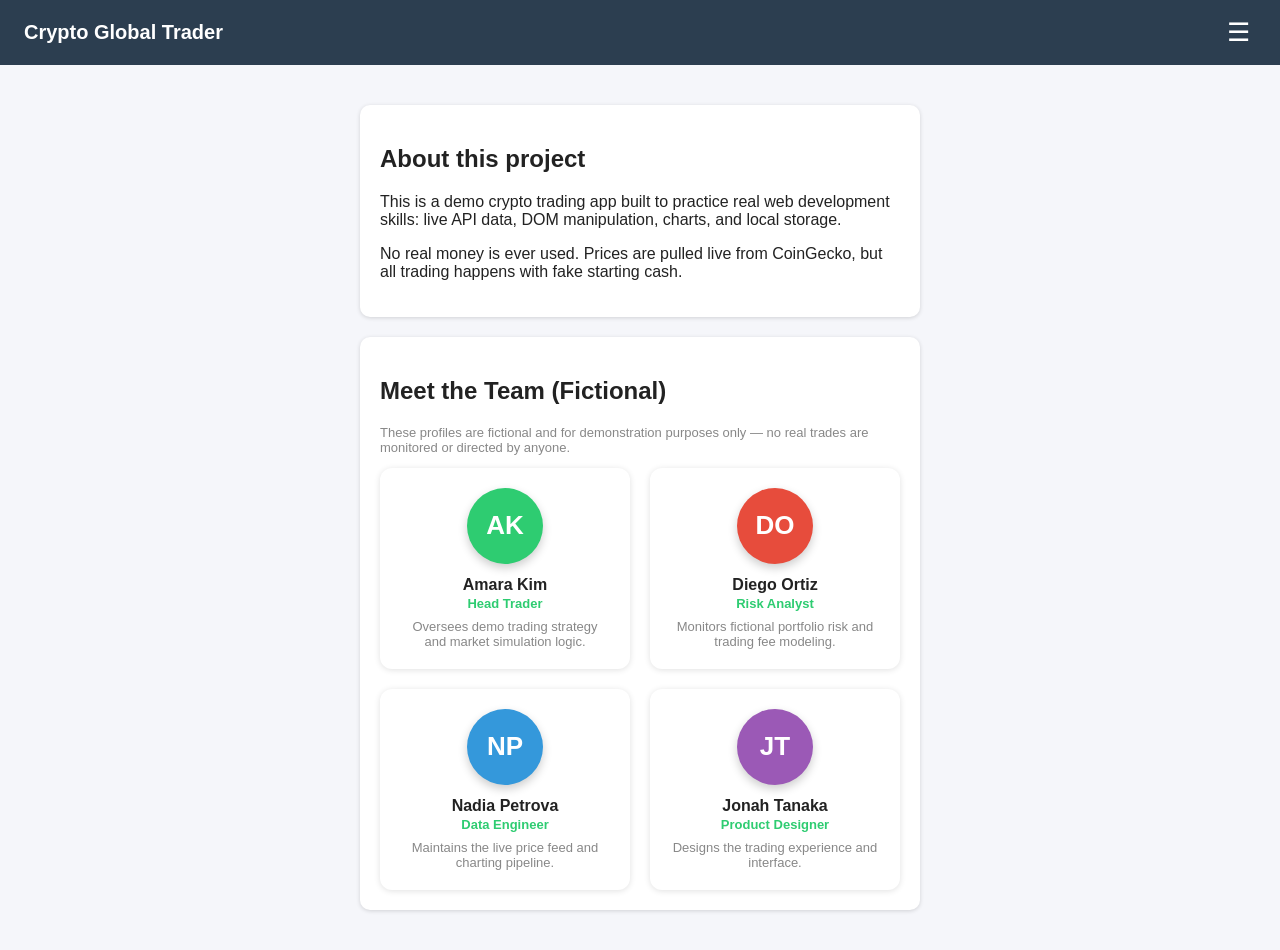
==== about.html @ e44bb5f4 "First version of my crypto trading site" ====
<!DOCTYPE html>
<html lang="en">
<head>
  <meta charset="UTF-8">
  <title>About - Crypto Global Trader</title>
  <link rel="stylesheet" href="style.css">
</head>
<body>

  <nav>
    <div class="logo">Crypto Global Trader</div>
    <button class="hamburger" id="hamburgerBtn">☰</button>
    <div class="nav-menu" id="navMenu">
      <a href="index.html" data-i18n="nav_home">Home</a>
      <a href="trading.html" data-i18n="nav_trading">Trading</a>
      <a href="leaderboard.html" data-i18n="nav_leaderboard">Leaderboard</a>
      <a href="about.html" data-i18n="nav_about">About</a>
      <div style="padding: 14px 20px; border-top: 1px solid rgba(255,255,255,0.1);">
        <select id="langSelect" style="width: 100%; padding: 6px; border-radius: 6px;"></select>
      </div>
    </div>
  </nav>

  <div class="page-content">
    <div class="card">
      <h2 data-i18n="about_title">About this project</h2>
      <p data-i18n="about_p1">This is a demo crypto trading app built to practice real web development skills: live API data, DOM manipulation, charts, and local storage.</p>
      <p data-i18n="about_p2">No real money is ever used. Prices are pulled live from CoinGecko, but all trading happens with fake starting cash.</p>
    </div>

    <div class="card">
      <h2 data-i18n="team_title">Meet the Team (Fictional)</h2>
      <p style="font-size: 13px; color: var(--muted);" data-i18n="team_note">These profiles are fictional and for demonstration purposes only — no real trades are monitored or directed by anyone.</p>
      <div class="team-grid">
        <div class="team-card">
          <div class="team-avatar" style="background:#2ecc71;">AK</div>
          <h4>Amara Kim</h4>
          <div class="role" data-i18n="team1_role">Head Trader</div>
          <p class="bio" data-i18n="team1_bio">Oversees demo trading strategy and market simulation logic.</p>
        </div>
        <div class="team-card">
          <div class="team-avatar" style="background:#e74c3c;">DO</div>
          <h4>Diego Ortiz</h4>
          <div class="role" data-i18n="team2_role">Risk Analyst</div>
          <p class="bio" data-i18n="team2_bio">Monitors fictional portfolio risk and trading fee modeling.</p>
        </div>
        <div class="team-card">
          <div class="team-avatar" style="background:#3498db;">NP</div>
          <h4>Nadia Petrova</h4>
          <div class="role" data-i18n="team3_role">Data Engineer</div>
          <p class="bio" data-i18n="team3_bio">Maintains the live price feed and charting pipeline.</p>
        </div>
        <div class="team-card">
          <div class="team-avatar" style="background:#9b59b6;">JT</div>
          <h4>Jonah Tanaka</h4>
          <div class="role" data-i18n="team4_role">Product Designer</div>
          <p class="bio" data-i18n="team4_bio">Designs the trading experience and interface.</p>
        </div>
      </div>
    </div>
  </div>

  <script src="nav.js"></script>
  <script src="i18n.js"></script>
</body>
</html>
---- style.css ----
:root {
  --bg: #f5f6fa;
  --card-bg: #ffffff;
  --text: #222222;
  --muted: #888888;
  --summary-bg: #2c3e50;
  --accent: #2ecc71;
}
body.dark {
  --bg: #121212;
  --card-bg: #1e1e1e;
  --text: #eeeeee;
  --muted: #aaaaaa;
  --summary-bg: #000000;
}
* { box-sizing: border-box; }
body {
  font-family: 'Segoe UI', sans-serif;
  margin: 0;
  padding: 0;
  background: var(--bg);
  color: var(--text);
  transition: background 0.2s, color 0.2s;
}

nav {
  display: flex;
  align-items: center;
  justify-content: space-between;
  padding: 16px 24px;
  background: var(--summary-bg);
  color: white;
  position: relative;
}
.logo { font-size: 20px; font-weight: 700; }
.hamburger {
  background: none;
  border: none;
  color: white;
  font-size: 26px;
  cursor: pointer;
}
.nav-menu {
  position: absolute;
  top: 100%;
  right: 0;
  background: var(--summary-bg);
  display: flex;
  flex-direction: column;
  min-width: 180px;
  box-shadow: 0 4px 10px rgba(0,0,0,0.3);
  overflow: hidden;
  max-height: 0;
  transition: max-height 0.25s ease;
}
.nav-menu.open { max-height: 300px; }
.nav-menu a {
  color: white;
  text-decoration: none;
  padding: 14px 20px;
  border-top: 1px solid rgba(255,255,255,0.1);
}
.nav-menu a:hover { background: rgba(255,255,255,0.08); }

.hero {
  min-height: 70vh;
  display: flex;
  flex-direction: column;
  align-items: center;
  justify-content: center;
  text-align: center;
  padding: 40px 20px;
  background: linear-gradient(135deg, #1f2937, #2ecc71 150%);
  color: white;
}
.hero h1 { font-size: 42px; margin-bottom: 10px; }
.hero p { font-size: 18px; max-width: 500px; margin-bottom: 30px; opacity: 0.9; }
.hero-btn {
  background: white;
  color: #1f2937;
  padding: 14px 30px;
  border-radius: 30px;
  text-decoration: none;
  font-weight: 700;
  font-size: 16px;
}

.ticker-wrap {
  width: 100%;
  overflow: hidden;
  background: #0f1420;
  border-bottom: 1px solid rgba(255,255,255,0.08);
  padding: 10px 0;
}
.ticker {
  display: flex;
  width: max-content;
  animation: scroll-ticker 25s linear infinite;
}
.ticker-item {
  display: flex;
  align-items: center;
  gap: 8px;
  color: #eee;
  font-size: 15px;
  font-weight: 600;
  padding: 0 40px;
  white-space: nowrap;
}
.ticker-item .sym { color: #aaa; font-weight: 500; }
.ticker-item.up { color: #2ecc71; }
.ticker-item.down { color: #e74c3c; }
@keyframes scroll-ticker {
  from { transform: translateX(0); }
  to { transform: translateX(-50%); }
}

.features {
  max-width: 900px;
  margin: 60px auto;
  padding: 0 20px;
  display: grid;
  grid-template-columns: repeat(auto-fit, minmax(200px, 1fr));
  gap: 20px;
}
.feature-card {
  background: var(--card-bg);
  border-radius: 12px;
  padding: 24px;
  box-shadow: 0 1px 6px rgba(0,0,0,0.12);
  text-align: center;
}
.feature-card .icon { font-size: 32px; margin-bottom: 12px; }
.feature-card h3 { margin: 0 0 8px 0; font-size: 17px; }
.feature-card p { margin: 0; font-size: 14px; color: var(--muted); }
.feature-card {
  transition: transform 0.2s ease, box-shadow 0.2s ease;
}
.feature-card:hover {
  transform: translateY(-4px);
  box-shadow: 0 6px 16px rgba(0,0,0,0.15);
}

.stats-bar {
  display: grid;
  grid-template-columns: repeat(auto-fit, minmax(140px, 1fr));
  max-width: 900px;
  margin: 0 auto;
  padding: 30px 20px;
  text-align: center;
}
.stat-item .stat-number {
  font-size: 30px;
  font-weight: 800;
  color: var(--accent);
}
.stat-item .stat-label {
  font-size: 13px;
  color: var(--muted);
  margin-top: 4px;
}

.how-it-works {
  max-width: 900px;
  margin: 60px auto;
  padding: 0 20px;
}
.how-it-works h2 { text-align: center; margin-bottom: 30px; }
.steps-row {
  display: grid;
  grid-template-columns: repeat(auto-fit, minmax(220px, 1fr));
  gap: 24px;
}
.step-item {
  text-align: center;
  padding: 10px;
}
.step-number {
  width: 40px;
  height: 40px;
  border-radius: 50%;
  background: var(--accent);
  color: white;
  display: flex;
  align-items: center;
  justify-content: center;
  font-weight: 700;
  margin: 0 auto 12px auto;
}
.step-item h4 { margin: 0 0 6px 0; font-size: 16px; }
.step-item p { margin: 0; font-size: 14px; color: var(--muted); }

.illustration-wrap {
  max-width: 700px;
  margin: 20px auto 50px auto;
  padding: 0 20px;
  display: flex;
  justify-content: center;
}
.coin-orbit {
  position: relative;
  width: 260px;
  height: 260px;
}
.orbit-center {
  position: absolute;
  top: 50%; left: 50%;
  transform: translate(-50%, -50%);
  width: 90px; height: 90px;
  border-radius: 50%;
  background: radial-gradient(circle at 30% 30%, #2ecc71, #1e824c);
  display: flex; align-items: center; justify-content: center;
  font-size: 34px;
  box-shadow: 0 0 30px rgba(46,204,113,0.5);
}
.orbit-coin {
  position: absolute;
  top: 50%; left: 50%;
  width: 46px; height: 46px;
  margin: -23px 0 0 -23px;
  border-radius: 50%;
  display: flex; align-items: center; justify-content: center;
  font-size: 20px;
  font-weight: 700;
  color: white;
  animation: orbit-spin linear infinite;
}
.orbit-coin.c1 { background: #f7931a; animation-duration: 8s; }
.orbit-coin.c2 { background: #627eea; animation-duration: 11s; }
.orbit-coin.c3 { background: #00997a; animation-duration: 14s; }
.orbit-coin.c4 { background: #c2a633; animation-duration: 17s; }
@keyframes orbit-spin {
  from { transform: rotate(0deg) translateX(120px) rotate(0deg); }
  to { transform: rotate(360deg) translateX(120px) rotate(-360deg); }
}

.page-content {
  max-width: 600px;
  margin: 40px auto;
  padding: 0 20px;
}
.card {
  background: var(--card-bg);
  border-radius: 10px;
  padding: 20px;
  margin-bottom: 20px;
  box-shadow: 0 1px 4px rgba(0,0,0,0.15);
}

.team-grid {
  display: grid;
  grid-template-columns: repeat(auto-fit, minmax(180px, 1fr));
  gap: 20px;
}
.team-card {
  background: var(--card-bg);
  border-radius: 12px;
  padding: 20px;
  text-align: center;
  box-shadow: 0 1px 6px rgba(0,0,0,0.12);
}
.team-avatar {
  width: 76px;
  height: 76px;
  border-radius: 50%;
  margin: 0 auto 12px auto;
  display: flex;
  align-items: center;
  justify-content: center;
  font-size: 26px;
  color: white;
  font-weight: 700;
  box-shadow: 0 4px 10px rgba(0,0,0,0.2);
}
.team-card h4 { margin: 6px 0 2px 0; font-size: 16px; }
.team-card .role { font-size: 13px; color: var(--accent); font-weight: 600; margin-bottom: 8px; }
.team-card p.bio { font-size: 13px; color: var(--muted); margin: 0; }
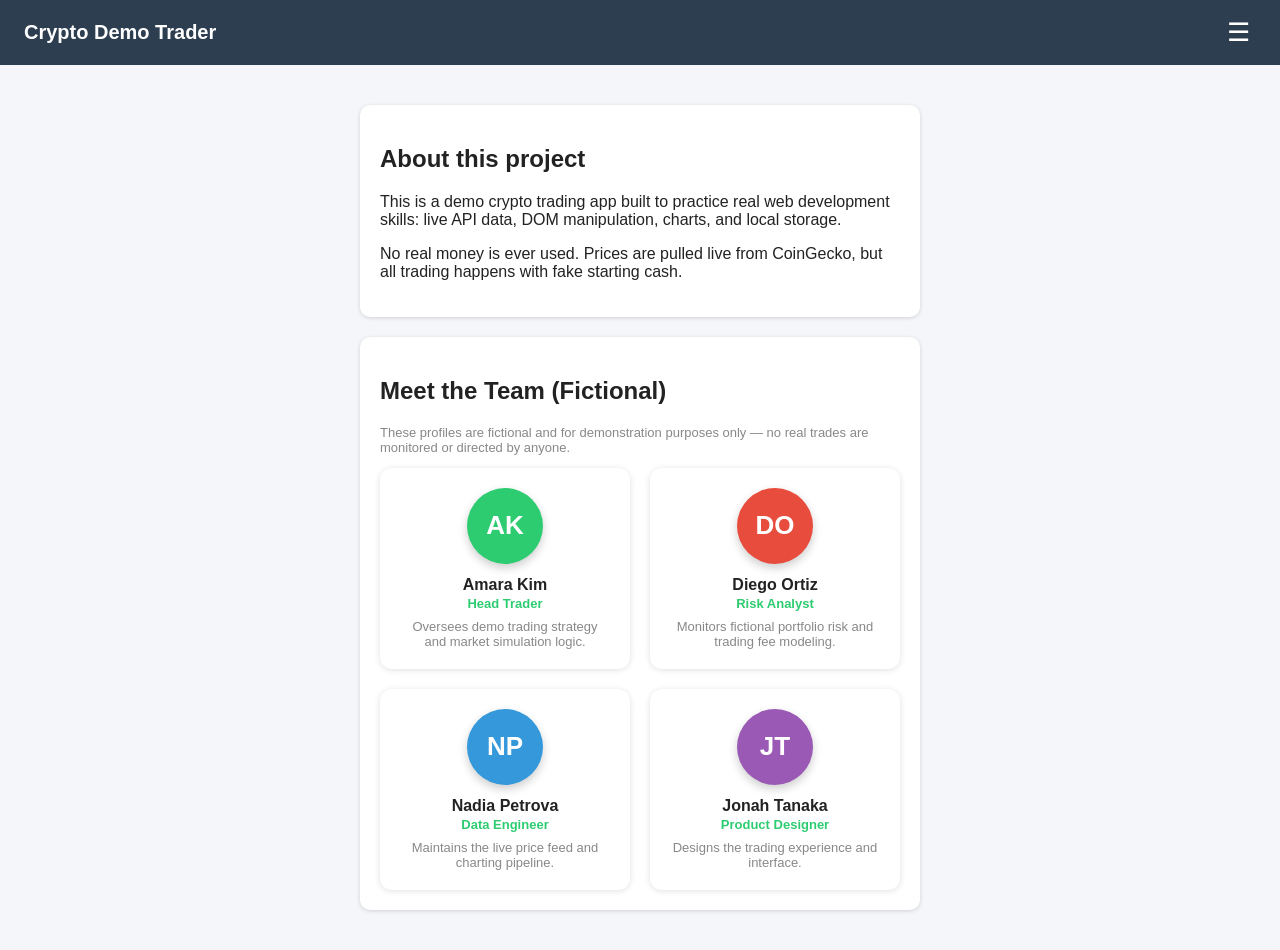
==== commit b764760d: "Updated homepage title" ====
--- a/about.html
+++ b/about.html
@@ -2,13 +2,13 @@
 <html lang="en">
 <head>
   <meta charset="UTF-8">
-  <title>About - Crypto Global Trader</title>
+  <title>About - Crypto Demo Trader</title>
   <link rel="stylesheet" href="style.css">
 </head>
 <body>
 
   <nav>
-    <div class="logo">Crypto Global Trader</div>
+    <div class="logo">Crypto Demo Trader</div>
     <button class="hamburger" id="hamburgerBtn">☰</button>
     <div class="nav-menu" id="navMenu">
       <a href="index.html" data-i18n="nav_home">Home</a>
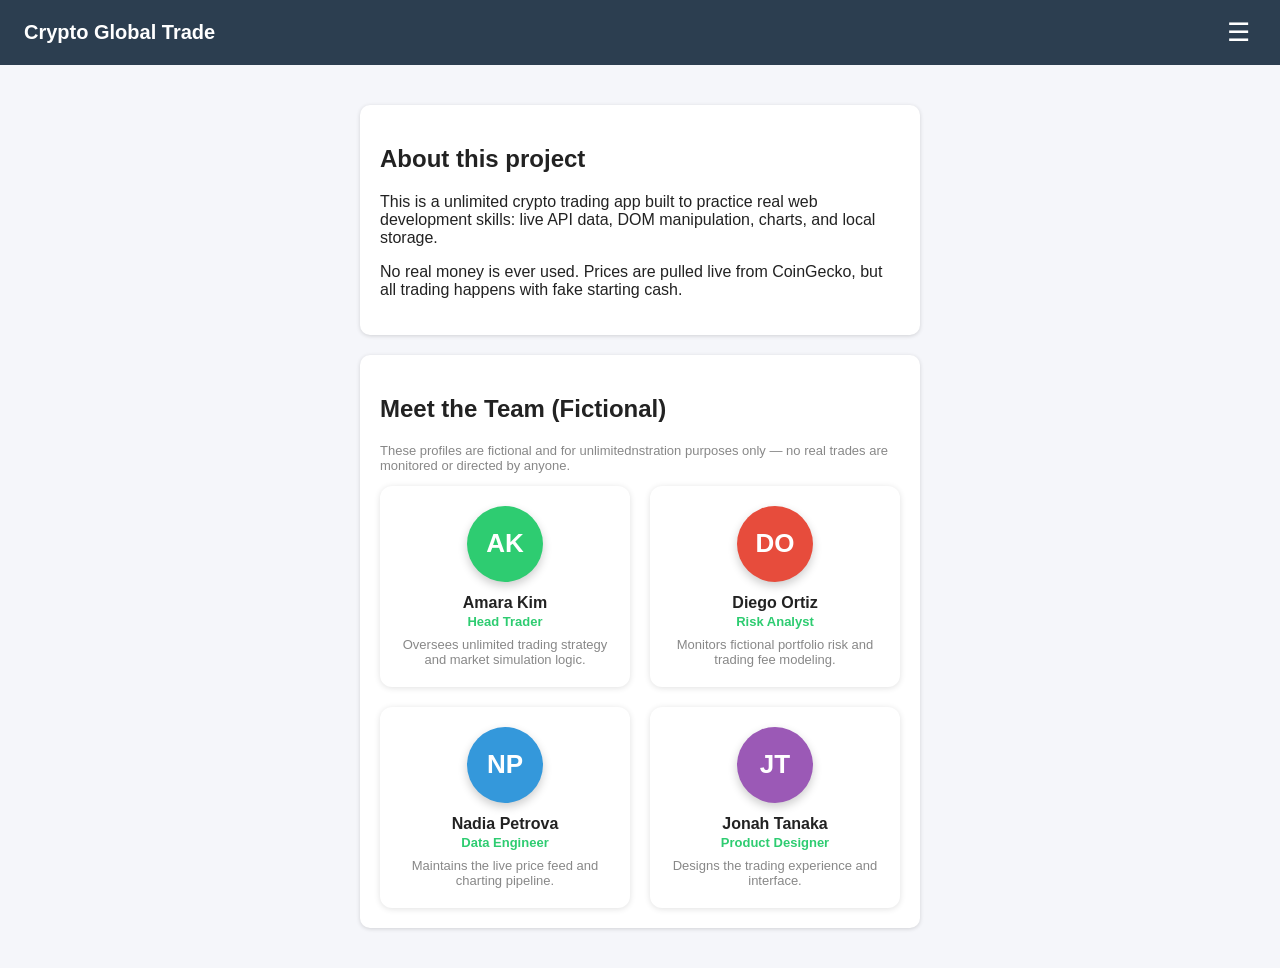
==== commit fd4d2975: "Update page titles and content for consistency; add dashboard.html template" ====
--- a/about.html
+++ b/about.html
@@ -2,19 +2,20 @@
 <html lang="en">
 <head>
   <meta charset="UTF-8">
-  <title>About - Crypto Demo Trader</title>
+  <title>About - Crypto Global Trade</title>
   <link rel="stylesheet" href="style.css">
 </head>
 <body>
 
   <nav>
-    <div class="logo">Crypto Demo Trader</div>
+    <div class="logo">Crypto Global Trade</div>
     <button class="hamburger" id="hamburgerBtn">☰</button>
     <div class="nav-menu" id="navMenu">
       <a href="index.html" data-i18n="nav_home">Home</a>
       <a href="trading.html" data-i18n="nav_trading">Trading</a>
       <a href="leaderboard.html" data-i18n="nav_leaderboard">Leaderboard</a>
       <a href="about.html" data-i18n="nav_about">About</a>
+      <div id="authSlot"></div>
       <div style="padding: 14px 20px; border-top: 1px solid rgba(255,255,255,0.1);">
         <select id="langSelect" style="width: 100%; padding: 6px; border-radius: 6px;"></select>
       </div>
@@ -24,19 +25,19 @@
   <div class="page-content">
     <div class="card">
       <h2 data-i18n="about_title">About this project</h2>
-      <p data-i18n="about_p1">This is a demo crypto trading app built to practice real web development skills: live API data, DOM manipulation, charts, and local storage.</p>
+      <p data-i18n="about_p1">This is a unlimited crypto trading app built to practice real web development skills: live API data, DOM manipulation, charts, and local storage.</p>
       <p data-i18n="about_p2">No real money is ever used. Prices are pulled live from CoinGecko, but all trading happens with fake starting cash.</p>
     </div>
 
     <div class="card">
       <h2 data-i18n="team_title">Meet the Team (Fictional)</h2>
-      <p style="font-size: 13px; color: var(--muted);" data-i18n="team_note">These profiles are fictional and for demonstration purposes only — no real trades are monitored or directed by anyone.</p>
+      <p style="font-size: 13px; color: var(--muted);" data-i18n="team_note">These profiles are fictional and for unlimitednstration purposes only — no real trades are monitored or directed by anyone.</p>
       <div class="team-grid">
         <div class="team-card">
           <div class="team-avatar" style="background:#2ecc71;">AK</div>
           <h4>Amara Kim</h4>
           <div class="role" data-i18n="team1_role">Head Trader</div>
-          <p class="bio" data-i18n="team1_bio">Oversees demo trading strategy and market simulation logic.</p>
+          <p class="bio" data-i18n="team1_bio">Oversees unlimited trading strategy and market simulation logic.</p>
         </div>
         <div class="team-card">
           <div class="team-avatar" style="background:#e74c3c;">DO</div>
--- a/style.css
+++ b/style.css
@@ -52,8 +52,9 @@
   overflow: hidden;
   max-height: 0;
   transition: max-height 0.25s ease;
-}
-.nav-menu.open { max-height: 300px; }
+  z-index: 50;
+}
+.nav-menu.open { max-height: 400px; }
 .nav-menu a {
   color: white;
   text-decoration: none;
@@ -70,9 +71,19 @@
   justify-content: center;
   text-align: center;
   padding: 40px 20px;
-  background: linear-gradient(135deg, #1f2937, #2ecc71 150%);
-  color: white;
-}
+  background: linear-gradient(-45deg, #1f2937, #2ecc71, #0f766e, #1f2937);
+  background-size: 400% 400%;
+  animation: gradient-shift 12s ease infinite;
+  color: white;
+  position: relative;
+  overflow: hidden;
+}
+@keyframes gradient-shift {
+  0% { background-position: 0% 50%; }
+  50% { background-position: 100% 50%; }
+  100% { background-position: 0% 50%; }
+}
+.hero > * { position: relative; z-index: 1; }
 .hero h1 { font-size: 42px; margin-bottom: 10px; }
 .hero p { font-size: 18px; max-width: 500px; margin-bottom: 30px; opacity: 0.9; }
 .hero-btn {
@@ -274,4 +285,75 @@
 }
 .team-card h4 { margin: 6px 0 2px 0; font-size: 16px; }
 .team-card .role { font-size: 13px; color: var(--accent); font-weight: 600; margin-bottom: 8px; }
-.team-card p.bio { font-size: 13px; color: var(--muted); margin: 0; }+.team-card p.bio { font-size: 13px; color: var(--muted); margin: 0; }
+
+.testimonials {
+  max-width: 900px;
+  margin: 60px auto;
+  padding: 0 20px;
+}
+.testimonials h2 { text-align: center; margin-bottom: 6px; }
+.testimonials .section-note {
+  text-align: center;
+  font-size: 13px;
+  color: var(--muted);
+  margin-bottom: 30px;
+}
+.testimonial-grid {
+  display: grid;
+  grid-template-columns: repeat(auto-fit, minmax(240px, 1fr));
+  gap: 20px;
+}
+.testimonial-card {
+  background: var(--card-bg);
+  border-radius: 12px;
+  padding: 22px;
+  box-shadow: 0 1px 6px rgba(0,0,0,0.12);
+}
+.testimonial-card .stars { color: #f5b301; margin-bottom: 10px; font-size: 15px; }
+.testimonial-card p.quote { font-size: 14px; margin: 0 0 14px 0; line-height: 1.5; }
+.testimonial-author { display: flex; align-items: center; gap: 10px; }
+.testimonial-avatar {
+  width: 38px; height: 38px;
+  border-radius: 50%;
+  display: flex; align-items: center; justify-content: center;
+  color: white; font-weight: 700; font-size: 14px;
+}
+.testimonial-author .name { font-size: 13px; font-weight: 600; }
+
+.faq-section {
+  max-width: 700px;
+  margin: 60px auto;
+  padding: 0 20px;
+}
+.faq-section h2 { text-align: center; margin-bottom: 30px; }
+.faq-item {
+  background: var(--card-bg);
+  border-radius: 10px;
+  margin-bottom: 12px;
+  box-shadow: 0 1px 4px rgba(0,0,0,0.1);
+  overflow: hidden;
+}
+.faq-question {
+  padding: 16px 20px;
+  cursor: pointer;
+  display: flex;
+  justify-content: space-between;
+  align-items: center;
+  font-weight: 600;
+  font-size: 15px;
+}
+.faq-question .arrow { transition: transform 0.2s ease; }
+.faq-item.open .arrow { transform: rotate(180deg); }
+.faq-answer {
+  max-height: 0;
+  overflow: hidden;
+  transition: max-height 0.25s ease;
+  padding: 0 20px;
+  font-size: 14px;
+  color: var(--muted);
+}
+.faq-item.open .faq-answer {
+  max-height: 200px;
+  padding-bottom: 16px;
+}
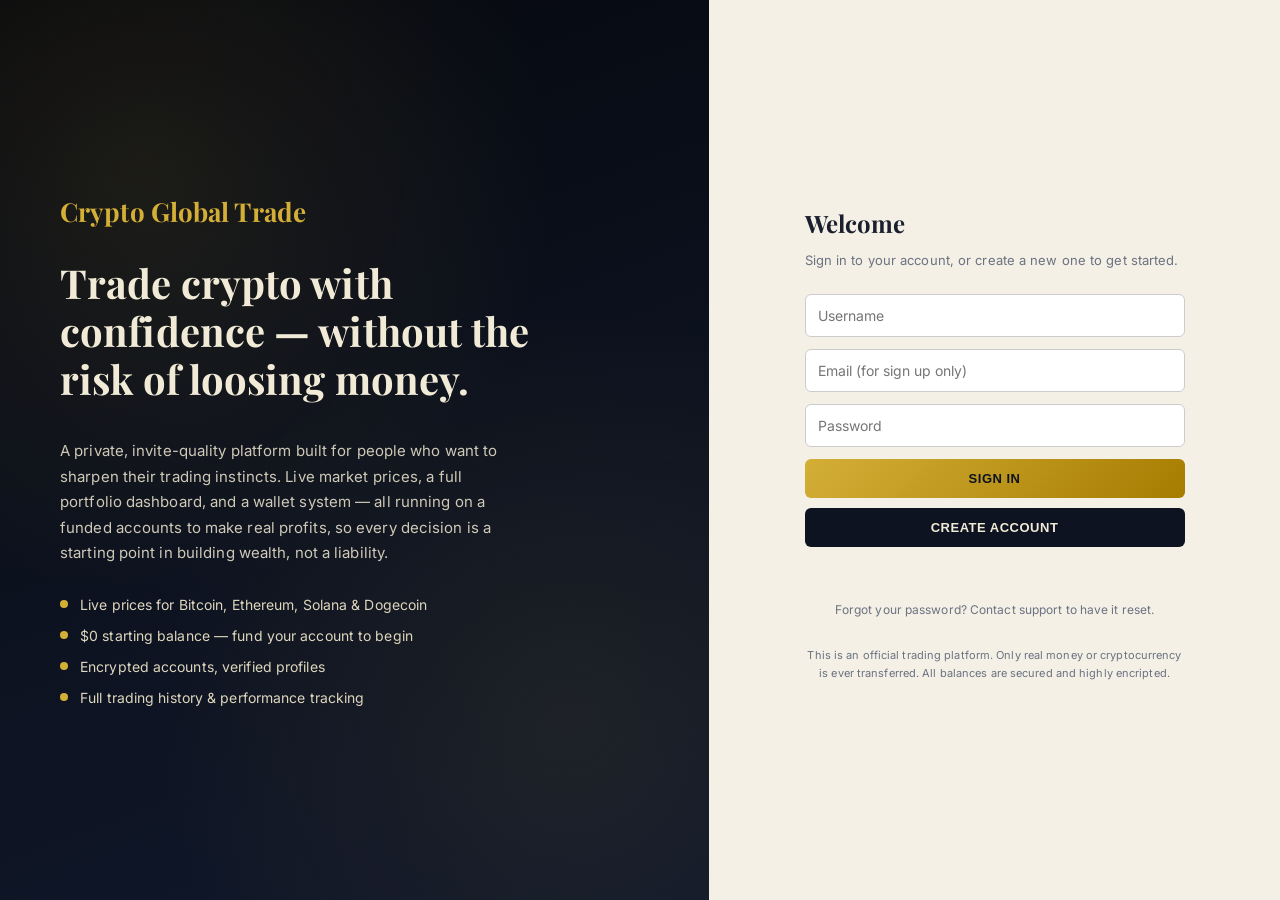
==== commit d344cbc5: "Luxury redesign, login gate, wallet growth, verification badges" ====
--- a/about.html
+++ b/about.html
@@ -26,7 +26,7 @@
     <div class="card">
       <h2 data-i18n="about_title">About this project</h2>
       <p data-i18n="about_p1">This is a unlimited crypto trading app built to practice real web development skills: live API data, DOM manipulation, charts, and local storage.</p>
-      <p data-i18n="about_p2">No real money is ever used. Prices are pulled live from CoinGecko, but all trading happens with fake starting cash.</p>
+      <p data-i18n="about_p2">Real money is ever used. Prices are pulled live from CoinGecko, but all trading happens with a thousand dollars starting cash.</p>
     </div>
 
     <div class="card">
--- a/style.css
+++ b/style.css
@@ -1,44 +1,64 @@
+@import url('https://fonts.googleapis.com/css2?family=Playfair+Display:wght@600;700&family=Inter:wght@400;500;600;700&display=swap');
+
 :root {
-  --bg: #f5f6fa;
+  --bg: #f4f0e6;
   --card-bg: #ffffff;
-  --text: #222222;
-  --muted: #888888;
-  --summary-bg: #2c3e50;
-  --accent: #2ecc71;
+  --text: #1a1f2e;
+  --muted: #6b7280;
+  --summary-bg: #0d1321;
+  --accent: #a67c00;
+  --accent-bright: #d4af37;
+  --border-soft: rgba(13, 19, 33, 0.08);
 }
 body.dark {
-  --bg: #121212;
-  --card-bg: #1e1e1e;
-  --text: #eeeeee;
-  --muted: #aaaaaa;
-  --summary-bg: #000000;
+  --bg: #0a0e1a;
+  --card-bg: #131a2b;
+  --text: #eae6d9;
+  --muted: #93a0b8;
+  --summary-bg: #05070d;
+  --accent: #d4af37;
+  --accent-bright: #d4af37;
+  --border-soft: rgba(212, 175, 55, 0.15);
 }
 * { box-sizing: border-box; }
 body {
-  font-family: 'Segoe UI', sans-serif;
+  font-family: 'Inter', 'Segoe UI', sans-serif;
   margin: 0;
   padding: 0;
   background: var(--bg);
   color: var(--text);
   transition: background 0.2s, color 0.2s;
-}
-
+  letter-spacing: 0.1px;
+}
+h1, h2, h3, .logo {
+  font-family: 'Playfair Display', serif;
+}
+
+/* ---- Navbar ---- */
 nav {
   display: flex;
   align-items: center;
   justify-content: space-between;
-  padding: 16px 24px;
+  padding: 18px 28px;
   background: var(--summary-bg);
-  color: white;
+  color: #f0ead6;
   position: relative;
-}
-.logo { font-size: 20px; font-weight: 700; }
+  border-bottom: 1px solid rgba(212, 175, 55, 0.2);
+}
+.logo {
+  font-size: 21px;
+  font-weight: 700;
+  letter-spacing: 0.5px;
+  color: var(--accent-bright);
+}
 .hamburger {
   background: none;
-  border: none;
-  color: white;
-  font-size: 26px;
+  border: 1px solid rgba(212, 175, 55, 0.4);
+  color: var(--accent-bright);
+  font-size: 22px;
   cursor: pointer;
+  padding: 4px 10px;
+  border-radius: 6px;
 }
 .nav-menu {
   position: absolute;
@@ -47,61 +67,84 @@
   background: var(--summary-bg);
   display: flex;
   flex-direction: column;
-  min-width: 180px;
-  box-shadow: 0 4px 10px rgba(0,0,0,0.3);
+  min-width: 200px;
+  box-shadow: 0 8px 24px rgba(0,0,0,0.4);
   overflow: hidden;
   max-height: 0;
   transition: max-height 0.25s ease;
   z-index: 50;
-}
-.nav-menu.open { max-height: 400px; }
+  border: 1px solid rgba(212, 175, 55, 0.15);
+  border-top: none;
+}
+.nav-menu.open { max-height: 80vh; overflow-y: auto; }
 .nav-menu a {
-  color: white;
+  color: #ded6bd;
   text-decoration: none;
-  padding: 14px 20px;
-  border-top: 1px solid rgba(255,255,255,0.1);
-}
-.nav-menu a:hover { background: rgba(255,255,255,0.08); }
-
+  padding: 14px 22px;
+  border-top: 1px solid rgba(212, 175, 55, 0.1);
+  font-size: 14px;
+  letter-spacing: 0.3px;
+  transition: color 0.15s ease, background 0.15s ease;
+}
+.nav-menu a:hover { background: rgba(212, 175, 55, 0.08); color: var(--accent-bright); }
+
+/* ---- Hero (homepage) ---- */
 .hero {
-  min-height: 70vh;
+  min-height: 74vh;
   display: flex;
   flex-direction: column;
   align-items: center;
   justify-content: center;
   text-align: center;
-  padding: 40px 20px;
-  background: linear-gradient(-45deg, #1f2937, #2ecc71, #0f766e, #1f2937);
-  background-size: 400% 400%;
-  animation: gradient-shift 12s ease infinite;
-  color: white;
+  padding: 50px 20px;
+  background:
+    radial-gradient(circle at 20% 20%, rgba(212,175,55,0.10), transparent 45%),
+    radial-gradient(circle at 80% 80%, rgba(212,175,55,0.08), transparent 45%),
+    linear-gradient(160deg, #05070d, #0d1321 60%, #10182b);
+  color: #f0ead6;
   position: relative;
   overflow: hidden;
 }
-@keyframes gradient-shift {
-  0% { background-position: 0% 50%; }
-  50% { background-position: 100% 50%; }
-  100% { background-position: 0% 50%; }
-}
 .hero > * { position: relative; z-index: 1; }
-.hero h1 { font-size: 42px; margin-bottom: 10px; }
-.hero p { font-size: 18px; max-width: 500px; margin-bottom: 30px; opacity: 0.9; }
+.hero h1 {
+  font-size: 46px;
+  font-weight: 700;
+  margin-bottom: 14px;
+  color: #f5efe0;
+  line-height: 1.15;
+}
+.hero p {
+  font-size: 17px;
+  max-width: 520px;
+  margin-bottom: 34px;
+  opacity: 0.82;
+  line-height: 1.6;
+}
 .hero-btn {
-  background: white;
-  color: #1f2937;
-  padding: 14px 30px;
-  border-radius: 30px;
+  background: linear-gradient(135deg, #d4af37, #a67c00);
+  color: #0d1321;
+  padding: 15px 36px;
+  border-radius: 4px;
   text-decoration: none;
   font-weight: 700;
-  font-size: 16px;
-}
-
+  font-size: 15px;
+  letter-spacing: 0.5px;
+  text-transform: uppercase;
+  box-shadow: 0 6px 20px rgba(212, 175, 55, 0.25);
+  transition: transform 0.15s ease, box-shadow 0.15s ease;
+}
+.hero-btn:hover {
+  transform: translateY(-2px);
+  box-shadow: 0 10px 26px rgba(212, 175, 55, 0.35);
+}
+
+/* ---- Live price ticker ---- */
 .ticker-wrap {
   width: 100%;
   overflow: hidden;
-  background: #0f1420;
-  border-bottom: 1px solid rgba(255,255,255,0.08);
-  padding: 10px 0;
+  background: #05070d;
+  border-bottom: 1px solid rgba(212, 175, 55, 0.15);
+  padding: 11px 0;
 }
 .ticker {
   display: flex;
@@ -112,98 +155,107 @@
   display: flex;
   align-items: center;
   gap: 8px;
-  color: #eee;
-  font-size: 15px;
+  color: #ded6bd;
+  font-size: 14px;
   font-weight: 600;
   padding: 0 40px;
   white-space: nowrap;
-}
-.ticker-item .sym { color: #aaa; font-weight: 500; }
-.ticker-item.up { color: #2ecc71; }
-.ticker-item.down { color: #e74c3c; }
+  letter-spacing: 0.3px;
+}
+.ticker-item .sym { color: var(--accent-bright); font-weight: 700; }
+.ticker-item.up { color: #4ade80; }
+.ticker-item.down { color: #f87171; }
 @keyframes scroll-ticker {
   from { transform: translateX(0); }
   to { transform: translateX(-50%); }
 }
 
+/* ---- Homepage features ---- */
 .features {
-  max-width: 900px;
-  margin: 60px auto;
+  max-width: 940px;
+  margin: 70px auto;
   padding: 0 20px;
   display: grid;
   grid-template-columns: repeat(auto-fit, minmax(200px, 1fr));
-  gap: 20px;
+  gap: 24px;
 }
 .feature-card {
   background: var(--card-bg);
-  border-radius: 12px;
-  padding: 24px;
-  box-shadow: 0 1px 6px rgba(0,0,0,0.12);
-  text-align: center;
-}
-.feature-card .icon { font-size: 32px; margin-bottom: 12px; }
-.feature-card h3 { margin: 0 0 8px 0; font-size: 17px; }
-.feature-card p { margin: 0; font-size: 14px; color: var(--muted); }
-.feature-card {
-  transition: transform 0.2s ease, box-shadow 0.2s ease;
-}
+  border-radius: 8px;
+  padding: 30px 24px;
+  box-shadow: 0 2px 10px rgba(0,0,0,0.06);
+  border: 1px solid var(--border-soft);
+  text-align: center;
+  transition: transform 0.2s ease, box-shadow 0.2s ease, border-color 0.2s ease;
+}
+.feature-card .icon { font-size: 30px; margin-bottom: 14px; }
+.feature-card h3 { margin: 0 0 10px 0; font-size: 18px; font-weight: 700; }
+.feature-card p { margin: 0; font-size: 14px; color: var(--muted); line-height: 1.5; }
 .feature-card:hover {
   transform: translateY(-4px);
-  box-shadow: 0 6px 16px rgba(0,0,0,0.15);
-}
-
+  box-shadow: 0 10px 26px rgba(0,0,0,0.1);
+  border-color: rgba(212, 175, 55, 0.4);
+}
+
+/* ---- Stats bar ---- */
 .stats-bar {
   display: grid;
-  grid-template-columns: repeat(auto-fit, minmax(140px, 1fr));
-  max-width: 900px;
+  grid-template-columns: repeat(auto-fit, minmax(150px, 1fr));
+  max-width: 940px;
   margin: 0 auto;
-  padding: 30px 20px;
+  padding: 40px 20px;
   text-align: center;
 }
 .stat-item .stat-number {
-  font-size: 30px;
-  font-weight: 800;
+  font-family: 'Playfair Display', serif;
+  font-size: 32px;
+  font-weight: 700;
   color: var(--accent);
 }
 .stat-item .stat-label {
-  font-size: 13px;
+  font-size: 12px;
   color: var(--muted);
-  margin-top: 4px;
-}
-
+  margin-top: 6px;
+  text-transform: uppercase;
+  letter-spacing: 0.6px;
+}
+
+/* ---- How it works ---- */
 .how-it-works {
-  max-width: 900px;
-  margin: 60px auto;
-  padding: 0 20px;
-}
-.how-it-works h2 { text-align: center; margin-bottom: 30px; }
+  max-width: 940px;
+  margin: 70px auto;
+  padding: 0 20px;
+}
+.how-it-works h2 { text-align: center; margin-bottom: 40px; font-size: 30px; }
 .steps-row {
   display: grid;
   grid-template-columns: repeat(auto-fit, minmax(220px, 1fr));
-  gap: 24px;
+  gap: 28px;
 }
 .step-item {
   text-align: center;
   padding: 10px;
 }
 .step-number {
-  width: 40px;
-  height: 40px;
+  width: 42px;
+  height: 42px;
   border-radius: 50%;
-  background: var(--accent);
-  color: white;
+  background: linear-gradient(135deg, #d4af37, #a67c00);
+  color: #0d1321;
   display: flex;
   align-items: center;
   justify-content: center;
   font-weight: 700;
-  margin: 0 auto 12px auto;
-}
-.step-item h4 { margin: 0 0 6px 0; font-size: 16px; }
-.step-item p { margin: 0; font-size: 14px; color: var(--muted); }
-
+  font-family: 'Playfair Display', serif;
+  margin: 0 auto 14px auto;
+}
+.step-item h4 { margin: 0 0 8px 0; font-size: 16px; font-weight: 700; }
+.step-item p { margin: 0; font-size: 14px; color: var(--muted); line-height: 1.5; }
+
+/* ---- Animated illustration ---- */
 .illustration-wrap {
   max-width: 700px;
-  margin: 20px auto 50px auto;
+  margin: 30px auto 60px auto;
   padding: 0 20px;
   display: flex;
   justify-content: center;
@@ -219,10 +271,10 @@
   transform: translate(-50%, -50%);
   width: 90px; height: 90px;
   border-radius: 50%;
-  background: radial-gradient(circle at 30% 30%, #2ecc71, #1e824c);
+  background: radial-gradient(circle at 30% 30%, var(--accent-bright), #8a6600);
   display: flex; align-items: center; justify-content: center;
   font-size: 34px;
-  box-shadow: 0 0 30px rgba(46,204,113,0.5);
+  box-shadow: 0 0 34px rgba(212, 175, 55, 0.4);
 }
 .orbit-coin {
   position: absolute;
@@ -235,6 +287,7 @@
   font-weight: 700;
   color: white;
   animation: orbit-spin linear infinite;
+  box-shadow: 0 4px 12px rgba(0,0,0,0.25);
 }
 .orbit-coin.c1 { background: #f7931a; animation-duration: 8s; }
 .orbit-coin.c2 { background: #627eea; animation-duration: 11s; }
@@ -245,97 +298,112 @@
   to { transform: rotate(360deg) translateX(120px) rotate(-360deg); }
 }
 
+/* ---- Generic page content ---- */
 .page-content {
-  max-width: 600px;
-  margin: 40px auto;
+  max-width: 620px;
+  margin: 50px auto;
   padding: 0 20px;
 }
 .card {
   background: var(--card-bg);
-  border-radius: 10px;
-  padding: 20px;
-  margin-bottom: 20px;
-  box-shadow: 0 1px 4px rgba(0,0,0,0.15);
-}
-
+  border-radius: 8px;
+  padding: 26px;
+  margin-bottom: 22px;
+  box-shadow: 0 2px 10px rgba(0,0,0,0.06);
+  border: 1px solid var(--border-soft);
+}
+
+/* ---- Team section ---- */
 .team-grid {
   display: grid;
   grid-template-columns: repeat(auto-fit, minmax(180px, 1fr));
-  gap: 20px;
+  gap: 22px;
 }
 .team-card {
   background: var(--card-bg);
-  border-radius: 12px;
-  padding: 20px;
-  text-align: center;
-  box-shadow: 0 1px 6px rgba(0,0,0,0.12);
+  border-radius: 8px;
+  padding: 24px;
+  text-align: center;
+  box-shadow: 0 2px 10px rgba(0,0,0,0.06);
+  border: 1px solid var(--border-soft);
 }
 .team-avatar {
   width: 76px;
   height: 76px;
   border-radius: 50%;
-  margin: 0 auto 12px auto;
+  margin: 0 auto 14px auto;
   display: flex;
   align-items: center;
   justify-content: center;
-  font-size: 26px;
+  font-size: 24px;
   color: white;
   font-weight: 700;
-  box-shadow: 0 4px 10px rgba(0,0,0,0.2);
+  box-shadow: 0 4px 12px rgba(0,0,0,0.2);
 }
 .team-card h4 { margin: 6px 0 2px 0; font-size: 16px; }
-.team-card .role { font-size: 13px; color: var(--accent); font-weight: 600; margin-bottom: 8px; }
-.team-card p.bio { font-size: 13px; color: var(--muted); margin: 0; }
-
+.team-card .role { font-size: 12px; color: var(--accent); font-weight: 700; margin-bottom: 10px; text-transform: uppercase; letter-spacing: 0.5px; }
+.team-card p.bio { font-size: 13px; color: var(--muted); margin: 0; line-height: 1.5; }
+
+/* ---- Testimonials ---- */
 .testimonials {
-  max-width: 900px;
-  margin: 60px auto;
-  padding: 0 20px;
-}
-.testimonials h2 { text-align: center; margin-bottom: 6px; }
-.testimonials .section-note {
+  max-width: 940px;
+  margin: 70px auto;
+  padding: 0 20px;
+}
+.testimonials h2 { text-align: center; margin-bottom: 8px; font-size: 30px; }
+.testimonials .subtext, .testimonials .section-note {
   text-align: center;
   font-size: 13px;
   color: var(--muted);
-  margin-bottom: 30px;
+  margin-bottom: 36px;
 }
 .testimonial-grid {
   display: grid;
   grid-template-columns: repeat(auto-fit, minmax(240px, 1fr));
-  gap: 20px;
+  gap: 22px;
 }
 .testimonial-card {
   background: var(--card-bg);
-  border-radius: 12px;
-  padding: 22px;
-  box-shadow: 0 1px 6px rgba(0,0,0,0.12);
-}
-.testimonial-card .stars { color: #f5b301; margin-bottom: 10px; font-size: 15px; }
-.testimonial-card p.quote { font-size: 14px; margin: 0 0 14px 0; line-height: 1.5; }
-.testimonial-author { display: flex; align-items: center; gap: 10px; }
+  border-radius: 8px;
+  padding: 26px;
+  box-shadow: 0 2px 10px rgba(0,0,0,0.06);
+  border: 1px solid var(--border-soft);
+}
+.testimonial-card .stars { color: var(--accent-bright); margin-bottom: 12px; font-size: 14px; }
+.testimonial-card p.quote {
+  font-family: 'Playfair Display', serif;
+  font-style: italic;
+  font-size: 15px;
+  margin: 0 0 16px 0;
+  line-height: 1.6;
+  color: var(--text);
+}
+.testimonial-author, .person { display: flex; align-items: center; gap: 10px; }
 .testimonial-avatar {
   width: 38px; height: 38px;
   border-radius: 50%;
   display: flex; align-items: center; justify-content: center;
-  color: white; font-weight: 700; font-size: 14px;
-}
-.testimonial-author .name { font-size: 13px; font-weight: 600; }
-
+  color: white; font-weight: 700; font-size: 13px;
+}
+.testimonial-author .name, .person-name { font-size: 12px; font-weight: 600; color: var(--muted); }
+
+/* ---- FAQ ---- */
 .faq-section {
-  max-width: 700px;
-  margin: 60px auto;
-  padding: 0 20px;
-}
-.faq-section h2 { text-align: center; margin-bottom: 30px; }
+  max-width: 720px;
+  margin: 70px auto;
+  padding: 0 20px;
+}
+.faq-section h2 { text-align: center; margin-bottom: 36px; font-size: 30px; }
 .faq-item {
   background: var(--card-bg);
-  border-radius: 10px;
+  border-radius: 8px;
   margin-bottom: 12px;
-  box-shadow: 0 1px 4px rgba(0,0,0,0.1);
+  box-shadow: 0 1px 6px rgba(0,0,0,0.05);
+  border: 1px solid var(--border-soft);
   overflow: hidden;
 }
 .faq-question {
-  padding: 16px 20px;
+  padding: 18px 22px;
   cursor: pointer;
   display: flex;
   justify-content: space-between;
@@ -343,17 +411,196 @@
   font-weight: 600;
   font-size: 15px;
 }
-.faq-question .arrow { transition: transform 0.2s ease; }
+.faq-question .arrow { color: var(--accent); transition: transform 0.2s ease; }
 .faq-item.open .arrow { transform: rotate(180deg); }
 .faq-answer {
   max-height: 0;
   overflow: hidden;
   transition: max-height 0.25s ease;
-  padding: 0 20px;
+  padding: 0 22px;
   font-size: 14px;
   color: var(--muted);
+  line-height: 1.6;
 }
 .faq-item.open .faq-answer {
   max-height: 200px;
-  padding-bottom: 16px;
-}+  padding-bottom: 18px;
+}/* ---- Trust badges ---- */
+.trust-section {
+  max-width: 940px;
+  margin: 60px auto;
+  padding: 0 20px;
+}
+.trust-grid {
+  display: grid;
+  grid-template-columns: repeat(auto-fit, minmax(200px, 1fr));
+  gap: 20px;
+}
+.trust-badge {
+  background: var(--card-bg);
+  border: 1px solid var(--border-soft);
+  border-radius: 8px;
+  padding: 22px;
+  text-align: center;
+}
+.trust-badge .badge-icon {
+  font-size: 26px;
+  color: var(--accent);
+  margin-bottom: 10px;
+}
+.trust-badge h4 { margin: 0 0 6px 0; font-size: 15px; }
+.trust-badge p { margin: 0; font-size: 13px; color: var(--muted); line-height: 1.5; }
+
+/* ---- Live market overview widget ---- */
+.market-overview {
+  max-width: 940px;
+  margin: 70px auto;
+  padding: 0 20px;
+}
+.market-overview h2 { text-align: center; margin-bottom: 30px; font-size: 30px; }
+.market-table {
+  background: var(--card-bg);
+  border: 1px solid var(--border-soft);
+  border-radius: 8px;
+  overflow: hidden;
+}
+.market-row {
+  display: grid;
+  grid-template-columns: 1.5fr 1fr 1fr;
+  align-items: center;
+  padding: 16px 22px;
+  border-bottom: 1px solid var(--border-soft);
+  font-size: 14px;
+}
+.market-row:last-child { border-bottom: none; }
+.market-row .coin-cell { display: flex; align-items: center; gap: 10px; font-weight: 600; }
+.market-row .coin-dot { width: 10px; height: 10px; border-radius: 50%; }
+.market-row .price-cell { font-family: 'Playfair Display', serif; font-weight: 700; }
+.market-row .change-cell { text-align: right; font-weight: 600; }
+.market-row .change-cell.up { color: #22c55e; }
+.market-row .change-cell.down { color: #ef4444; }
+
+/* ---- Newsletter ---- */
+.newsletter-section {
+  max-width: 700px;
+  margin: 70px auto;
+  padding: 40px 30px;
+  text-align: center;
+  background: linear-gradient(135deg, #0d1321, #1a2338);
+  border-radius: 10px;
+  color: #f0ead6;
+}
+.newsletter-section h2 { margin: 0 0 10px 0; font-size: 26px; color: #f5efe0; }
+.newsletter-section p { margin: 0 0 24px 0; font-size: 14px; opacity: 0.75; }
+.newsletter-form {
+  display: flex;
+  gap: 10px;
+  max-width: 420px;
+  margin: 0 auto;
+  flex-wrap: wrap;
+}
+.newsletter-form input {
+  flex: 1;
+  min-width: 200px;
+  padding: 12px 14px;
+  border-radius: 4px;
+  border: 1px solid rgba(212, 175, 55, 0.3);
+  background: rgba(255,255,255,0.05);
+  color: #f0ead6;
+  font-size: 14px;
+}
+.newsletter-form input::placeholder { color: rgba(240,234,214,0.5); }
+.newsletter-form button {
+  background: linear-gradient(135deg, #d4af37, #a67c00);
+  color: #0d1321;
+  border: none;
+  padding: 12px 24px;
+  border-radius: 4px;
+  font-weight: 700;
+  font-size: 14px;
+  cursor: pointer;
+  text-transform: uppercase;
+  letter-spacing: 0.4px;
+}
+#newsletterMsg { font-size: 13px; margin-top: 14px; }
+
+/* ---- Footer ---- */
+footer {
+  background: var(--summary-bg);
+  color: #ded6bd;
+  padding: 50px 20px 30px 20px;
+  margin-top: 60px;
+}
+.footer-grid {
+  max-width: 940px;
+  margin: 0 auto;
+  display: grid;
+  grid-template-columns: repeat(auto-fit, minmax(180px, 1fr));
+  gap: 30px;
+  margin-bottom: 30px;
+}
+.footer-col h4 {
+  font-family: 'Playfair Display', serif;
+  color: var(--accent-bright);
+  margin: 0 0 14px 0;
+  font-size: 16px;
+}
+.footer-col a {
+  display: block;
+  color: #ded6bd;
+  text-decoration: none;
+  font-size: 13px;
+  margin-bottom: 10px;
+  opacity: 0.85;
+}
+.footer-col a:hover { color: var(--accent-bright); }
+.footer-social { display: flex; gap: 12px; }
+.footer-social a {
+  width: 34px; height: 34px;
+  border: 1px solid rgba(212,175,55,0.3);
+  border-radius: 50%;
+  display: flex; align-items: center; justify-content: center;
+  font-size: 14px;
+}
+.footer-bottom {
+  max-width: 940px;
+  margin: 0 auto;
+  padding-top: 24px;
+  border-top: 1px solid rgba(212, 175, 55, 0.15);
+  font-size: 12px;
+  opacity: 0.6;
+  text-align: center;
+}/* ---- Verified seal badge (scalloped starburst style) ---- */
+.verified-badge-svg {
+  width: 22px;
+  height: 22px;
+  flex-shrink: 0;
+  vertical-align: middle;
+}/* ---- Floating support widget ---- */
+.support-float {
+  position: fixed;
+  bottom: 24px;
+  right: 24px;
+  z-index: 999;
+  display: flex;
+  flex-direction: column;
+  align-items: flex-end;
+  gap: 12px;
+}
+.support-float .support-btn {
+  width: 54px;
+  height: 54px;
+  border-radius: 50%;
+  display: flex;
+  align-items: center;
+  justify-content: center;
+  font-size: 24px;
+  text-decoration: none;
+  box-shadow: 0 6px 18px rgba(0,0,0,0.25);
+  transition: transform 0.15s ease;
+  border: none;
+  cursor: pointer;
+}
+.support-float .support-btn:hover { transform: scale(1.08); }
+.support-float .whatsapp-btn { background: #25D366; color: white; }
+.support-float .chat-btn { background: linear-gradient(135deg, #d4af37, #a67c00); color: #0d1321; }
